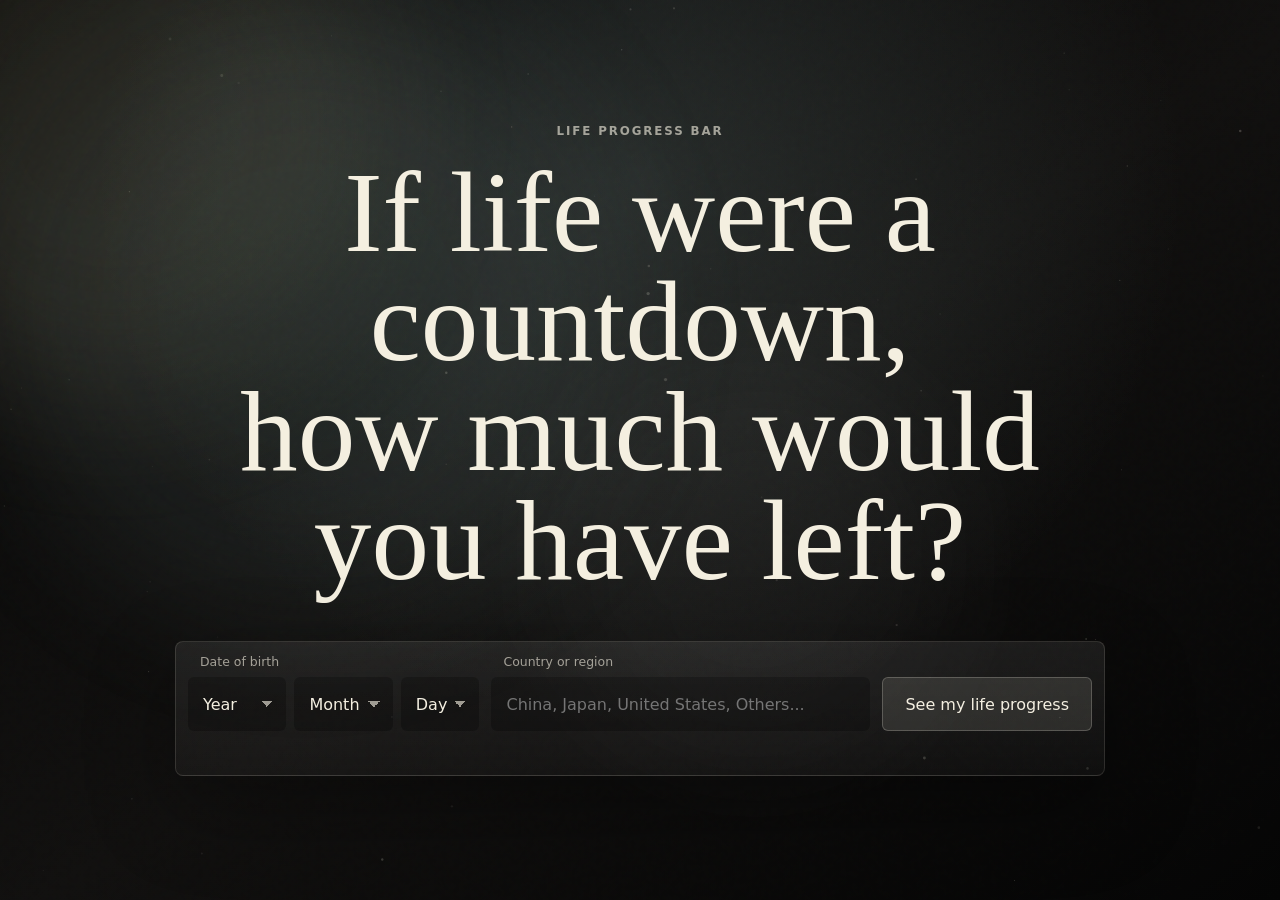
==== index.html @ a4ea6558 "Life Progress Bar — immersive life calendar A single-page app that visualizes life as a finite wall " ====
<!doctype html>
<html lang="en">
  <head>
    <meta charset="UTF-8" />
    <meta name="viewport" content="width=device-width, initial-scale=1.0" />
    <meta
      name="description"
      content="Life Progress Bar is an immersive life calendar that lets you see time as a finite wall of weeks."
    />
    <meta name="theme-color" content="#070707" />
    <meta property="og:title" content="Life Progress Bar" />
    <meta
      property="og:description"
      content="If life were a countdown, how much would you have left?"
    />
    <title>Life Progress Bar</title>
    <link rel="stylesheet" href="./src/styles.css" />
    <script type="module" src="./src/main.js"></script>
  </head>
  <body>
    <div class="ambient" aria-hidden="true">
      <div class="aura aura-one"></div>
      <div class="aura aura-two"></div>
      <div class="aura aura-three"></div>
      <canvas id="particleCanvas"></canvas>
    </div>

    <main id="app" class="app shell" data-stage="intro">
      <section class="intro-view" aria-labelledby="introTitle">
        <p class="eyebrow">Life Progress Bar</p>
        <h1 id="introTitle">If life were a countdown,<br />how much would you have left?</h1>
        <form class="entry-form" id="entryForm">
          <label>
            <span>Date of birth</span>
            <div class="birth-selects" aria-label="Date of birth">
              <select id="birthYear" name="birthYear" required>
                <option value="">Year</option>
              </select>
              <select id="birthMonth" name="birthMonth" required>
                <option value="">Month</option>
              </select>
              <select id="birthDay" name="birthDay" required>
                <option value="">Day</option>
              </select>
            </div>
          </label>
          <label>
            <span>Country or region</span>
            <input
              id="countryInput"
              name="country"
              list="countryList"
              placeholder="China, Japan, United States, Others..."
              autocomplete="off"
              required
            />
            <datalist id="countryList"></datalist>
          </label>
          <button class="primary-action" type="submit">See my life progress</button>
          <p class="form-note" id="formNote" role="status"></p>
        </form>
      </section>

      <section class="result-view" id="resultView" aria-live="polite">
        <div class="sound-dock" aria-label="Ambient sound">
          <button type="button" data-sound="off" class="is-active">Silent</button>
          <button type="button" data-sound="rain">Rain</button>
          <button type="button" data-sound="wind">Wind</button>
          <button type="button" data-sound="ocean">Ocean</button>
        </div>

        <header class="result-top">
          <div>
            <p class="eyebrow" id="countrySource">UN WPP 2024 estimate</p>
            <h2>
              A finite wall of weeks.
            </h2>
          </div>
        </header>

        <div class="result-stage">
          <section class="calendar-section" aria-labelledby="calendarTitle">
            <div class="section-heading">
              <div>
                <p class="eyebrow">Life Calendar</p>
                <h3 id="calendarTitle">Each dot is one week.</h3>
              </div>
            </div>
            <div class="calendar-wrap">
              <div class="week-grid" id="weekGrid" aria-label="Each dot represents one week of life"></div>
            </div>
            <div class="calendar-footer">
              <p class="calendar-caption" id="calendarCaption"></p>
              <button class="ghost-action" id="weeksModeButton" type="button">1000 weeks mode</button>
            </div>
          </section>

          <section class="progress-hero" aria-label="Life progress">
            <div class="progress-copy">
              <p>You have lived</p>
              <strong><span id="progressPercent">0</span>%</strong>
              <p>of this statistical life.</p>
            </div>
            <div class="life-line" role="progressbar" aria-label="Life progress" aria-valuemin="0" aria-valuemax="100" aria-valuenow="0">
              <div class="life-line-track">
                <span class="life-line-fill" id="progressBarFill"></span>
                <span class="life-line-now"></span>
              </div>
              <div class="life-line-labels" aria-hidden="true">
                <span>birth</span>
                <span>expected horizon</span>
              </div>
            </div>
            <p class="progress-basis" id="progressBasis"></p>
          </section>
        </div>

        <section class="metrics" aria-label="Remaining life moments">
          <article class="metric-card">
            <span>you may have</span>
            <strong id="weekendsLeft">0</strong>
            <span>weekends left.</span>
          </article>
          <article class="metric-card">
            <span>perhaps</span>
            <strong id="sunsetsLeft">0</strong>
            <span>sunsets left.</span>
          </article>
          <article class="metric-card">
            <span>roughly</span>
            <strong id="summersLeft">0</strong>
            <span>summers left.</span>
          </article>
          <article class="metric-card">
            <span>about</span>
            <strong id="worldCupsLeft">0</strong>
            <span>FIFA World Cups left.</span>
          </article>
          <article class="metric-card">
            <span>maybe</span>
            <strong id="decadesLeft">0</strong>
            <span>decades left.</span>
          </article>
          <article class="metric-card">
            <span>possibly</span>
            <strong id="halleysCometLeft">0</strong>
            <span>visits from Halley's Comet.</span>
          </article>
        </section>

        <section class="timeline-section" aria-label="Your life against world history">
          <div class="tl-header">
            <p class="eyebrow">Your Life in History</p>
            <h3>The world you lived through.</h3>
          </div>
          <div class="timeline-container" id="timelineContainer"></div>
        </section>

        <footer class="closing">
          <blockquote id="closingLine">Time does not disappear suddenly. It goes dim.</blockquote>
          <div class="footer-actions">
            <button class="ghost-action" id="posterButton" type="button">Generate share poster</button>
            <button class="text-action" id="restartButton" type="button">Start again</button>
          </div>
          <p class="source-note">
            Life expectancy uses UN World Population Prospects 2024 / UNData, indicator:
            life expectancy at birth, both sexes. This is a contemplative estimate, not a
            prediction.
          </p>
        </footer>

        <div class="poster-modal" id="posterModal" hidden role="dialog" aria-modal="true" aria-labelledby="posterTitle">
          <div class="poster-panel">
            <div class="poster-copy">
              <p class="eyebrow">Share poster</p>
              <h3 id="posterTitle">A quiet invitation for someone else.</h3>
            </div>
            <img id="posterPreview" alt="Generated life progress share poster preview" />
            <div class="poster-actions">
              <button class="ghost-action" id="posterDownloadButton" type="button">Download</button>
              <button class="ghost-action" id="posterShareButton" type="button">Share</button>
              <button class="text-action" id="posterCloseButton" type="button">Close</button>
            </div>
            <p class="source-note" id="posterShareNote"></p>
          </div>
        </div>
      </section>
    </main>
  </body>
</html>
---- src/styles.css ----
:root {
  color-scheme: dark;
  --bg: #070707;
  --bg-soft: #11100f;
  --text: #f4efe1;
  --muted: rgba(244, 239, 225, 0.62);
  --faint: rgba(244, 239, 225, 0.16);
  --line: rgba(244, 239, 225, 0.13);
  --glass: rgba(255, 255, 255, 0.055);
  --glow: rgba(220, 211, 159, 0.8);
  --glow-soft: rgba(220, 211, 159, 0.23);
  --accent: #ded6aa;
  --accent-two: #9bb7b2;
  --cursor-x: 0;
  --cursor-y: 0;
  --aged-text: #f4efe1;
  --grid-opacity: 0.22;
  --particle-opacity: 0.46;
  --aura-opacity: 0.64;
  --aura-breathe-opacity: 0.8;
  --breathe-duration: 16s;
  --glow-duration: 6s;
  font-family:
    Inter, ui-sans-serif, system-ui, -apple-system, BlinkMacSystemFont, "Segoe UI", sans-serif;
}

* {
  box-sizing: border-box;
}

html {
  min-height: 100%;
  background: var(--bg);
}

body {
  min-height: 100vh;
  margin: 0;
  color: var(--aged-text);
  background:
    radial-gradient(
      circle at calc(50% + var(--cursor-x) * 24%) calc(20% + var(--cursor-y) * 18%),
      color-mix(in srgb, var(--accent-two) 18%, transparent),
      transparent 34rem
    ),
    linear-gradient(145deg, var(--bg), var(--bg-soft) 52%, #050505);
  overflow-x: hidden;
  transition: background 900ms ease, color 900ms ease;
}

body::before {
  position: fixed;
  inset: 0;
  z-index: 1;
  pointer-events: none;
  content: "";
  opacity: var(--grid-opacity);
  background-image:
    linear-gradient(rgba(255, 255, 255, 0.025) 1px, transparent 1px),
    linear-gradient(90deg, rgba(255, 255, 255, 0.018) 1px, transparent 1px);
  background-size: 72px 72px;
  mask-image: radial-gradient(circle at center, black, transparent 78%);
}

body::after {
  position: fixed;
  inset: 0;
  z-index: 2;
  pointer-events: none;
  content: "";
  opacity: 0.13;
  background-image: url("data:image/svg+xml,%3Csvg viewBox='0 0 160 160' xmlns='http://www.w3.org/2000/svg'%3E%3Cfilter id='n'%3E%3CfeTurbulence type='fractalNoise' baseFrequency='.9' numOctaves='4' stitchTiles='stitch'/%3E%3C/filter%3E%3Crect width='100%25' height='100%25' filter='url(%23n)' opacity='.58'/%3E%3C/svg%3E");
  mix-blend-mode: soft-light;
}

button,
input,
select {
  font: inherit;
}

button {
  cursor: pointer;
}

.ambient,
#particleCanvas,
.aura {
  position: fixed;
  inset: 0;
  pointer-events: none;
}

.ambient {
  z-index: 0;
  overflow: hidden;
}

#particleCanvas {
  opacity: var(--particle-opacity);
}

.aura {
  border-radius: 999px;
  filter: blur(78px);
  opacity: var(--aura-opacity);
  transform: translate3d(calc(var(--cursor-x) * 22px), calc(var(--cursor-y) * 18px), 0);
  animation: breathe var(--breathe-duration) ease-in-out infinite alternate;
}

.aura-one {
  width: 42vw;
  height: 42vw;
  min-width: 360px;
  min-height: 360px;
  top: -16%;
  left: -12%;
  background: color-mix(in srgb, var(--accent) 18%, transparent);
}

.aura-two {
  width: 48vw;
  height: 48vw;
  right: -16%;
  bottom: -18%;
  background: color-mix(in srgb, var(--accent-two) 16%, transparent);
  animation-delay: -6s;
}

.aura-three {
  width: 34vw;
  height: 34vw;
  left: 42%;
  top: 38%;
  background: rgba(255, 255, 255, 0.055);
  animation-delay: -11s;
}

.shell {
  position: relative;
  z-index: 3;
  width: min(1180px, calc(100% - 40px));
  margin: 0 auto;
}

.intro-view {
  display: grid;
  min-height: 100vh;
  place-content: center;
  padding: 80px 0;
  text-align: center;
  animation: pageIn 1400ms ease both;
}

.eyebrow {
  margin: 0 0 20px;
  color: var(--muted);
  font-size: 0.74rem;
  font-weight: 600;
  letter-spacing: 0.16em;
  text-transform: uppercase;
}

h1,
h2,
h3,
p {
  margin-top: 0;
}

h1 {
  max-width: 930px;
  margin-bottom: 46px;
  font-family: Georgia, "Times New Roman", serif;
  font-size: clamp(3.1rem, 9vw, 8.8rem);
  font-weight: 400;
  line-height: 0.95;
}

h2 {
  max-width: 780px;
  margin: 0;
  font-family: Georgia, "Times New Roman", serif;
  font-size: clamp(2.3rem, 5vw, 5.7rem);
  font-weight: 400;
  line-height: 1;
}

h3 {
  margin-bottom: 0;
  font-family: Georgia, "Times New Roman", serif;
  font-size: clamp(2rem, 4vw, 4.8rem);
  font-weight: 400;
  line-height: 1.02;
}

.entry-form {
  display: grid;
  grid-template-columns: 1fr 1.3fr auto;
  align-items: end;
  width: min(940px, 100%);
  gap: 12px;
  padding: 12px;
  margin: 0 auto;
  border: 1px solid var(--line);
  border-radius: 8px;
  background: linear-gradient(180deg, rgba(255, 255, 255, 0.075), rgba(255, 255, 255, 0.032));
  box-shadow: 0 30px 90px rgba(0, 0, 0, 0.32);
  backdrop-filter: blur(22px);
}

label {
  display: grid;
  gap: 8px;
  text-align: left;
}

label span {
  padding-left: 12px;
  color: var(--muted);
  font-size: 0.78rem;
}

input,
select {
  width: 100%;
  min-height: 54px;
  border: 1px solid transparent;
  border-radius: 6px;
  outline: none;
  padding: 0 14px;
  color: var(--text);
  background: rgba(0, 0, 0, 0.24);
  transition: border-color 220ms ease, background 220ms ease;
}

select {
  appearance: none;
  background-image:
    linear-gradient(45deg, transparent 50%, rgba(244, 239, 225, 0.62) 50%),
    linear-gradient(135deg, rgba(244, 239, 225, 0.62) 50%, transparent 50%);
  background-position:
    calc(100% - 18px) 50%,
    calc(100% - 12px) 50%;
  background-size:
    6px 6px,
    6px 6px;
  background-repeat: no-repeat;
}

input:focus,
select:focus {
  border-color: rgba(244, 239, 225, 0.35);
  background-color: rgba(0, 0, 0, 0.38);
}

.birth-selects {
  display: grid;
  grid-template-columns: 1fr 1fr 0.8fr;
  gap: 8px;
}

.primary-action,
.ghost-action,
.text-action {
  min-height: 54px;
  border-radius: 6px;
  border: 1px solid rgba(244, 239, 225, 0.22);
  color: var(--text);
  background: rgba(244, 239, 225, 0.11);
  transition: transform 220ms ease, border-color 220ms ease, background 220ms ease;
}

.primary-action {
  padding: 0 22px;
  white-space: nowrap;
}

.primary-action:hover,
.ghost-action:hover,
.text-action:hover {
  transform: translateY(-1px);
  border-color: rgba(244, 239, 225, 0.38);
  background: rgba(244, 239, 225, 0.15);
}

.form-note {
  grid-column: 1 / -1;
  min-height: 20px;
  margin: 0;
  color: var(--muted);
  text-align: center;
}

.result-view {
  display: none;
  padding: 28px 0 78px;
}

.app[data-stage="result"] .intro-view {
  display: none;
}

.app[data-stage="result"] .result-view {
  display: block;
}

.result-top {
  max-width: 760px;
  padding-top: 18px;
  margin-bottom: 18px;
}

.result-top h2 {
  font-size: clamp(2rem, 4.4vw, 4.6rem);
}

.sound-dock {
  position: fixed;
  top: 18px;
  right: 18px;
  z-index: 20;
  display: flex;
  gap: 4px;
  padding: 5px;
  border: 1px solid var(--line);
  border-radius: 999px;
  background: rgba(7, 7, 7, 0.58);
  box-shadow: 0 18px 60px rgba(0, 0, 0, 0.28);
  backdrop-filter: blur(20px);
}

.sound-dock button {
  min-height: 30px;
  border: 0;
  border-radius: 999px;
  padding: 0 10px;
  color: var(--muted);
  background: transparent;
  font-size: 0.72rem;
}

.sound-dock button.is-active {
  color: var(--text);
  background: rgba(244, 239, 225, 0.12);
}

.result-stage {
  display: grid;
  grid-template-columns: minmax(560px, 1fr) minmax(440px, 460px);
  align-items: start;
  gap: clamp(32px, 3.6vw, 46px);
  min-height: calc(100vh - 132px);
  padding-bottom: 5vh;
}

.progress-hero {
  display: grid;
  align-content: center;
  gap: 18px;
  width: 100%;
  max-width: 460px;
  min-width: 0;
  padding: clamp(30px, 3vw, 38px);
  border: 1px solid rgba(244, 239, 225, 0.1);
  border-radius: 8px;
  background: rgba(255, 255, 255, 0.025);
  box-shadow: inset 0 0 60px rgba(255, 255, 255, 0.018);
}

.progress-copy p {
  margin-bottom: 12px;
  color: var(--muted);
  font-size: clamp(1rem, 2vw, 1.45rem);
}

.progress-copy strong {
  display: block;
  margin-bottom: 14px;
  font-family: Georgia, "Times New Roman", serif;
  font-size: clamp(4rem, 6.1vw, 6.35rem);
  font-weight: 400;
  line-height: 0.82;
  white-space: nowrap;
}

.life-line {
  display: grid;
  gap: 10px;
  width: 100%;
}

.life-line-track {
  position: relative;
  height: 9px;
  border-radius: 999px;
  background:
    linear-gradient(90deg, rgba(244, 239, 225, 0.17), rgba(244, 239, 225, 0.045)),
    rgba(0, 0, 0, 0.28);
  overflow: visible;
}

.life-line-fill {
  position: absolute;
  inset: 0 auto 0 0;
  width: 0%;
  border-radius: inherit;
  background: linear-gradient(90deg, rgba(244, 239, 225, 0.26), var(--accent));
  box-shadow: 0 0 18px var(--glow-soft);
  transition: width 2100ms cubic-bezier(0.2, 0.8, 0.2, 1);
}

.life-line-now {
  position: absolute;
  top: 50%;
  left: var(--progress, 0%);
  width: 15px;
  height: 15px;
  border: 1px solid rgba(244, 239, 225, 0.7);
  border-radius: 999px;
  background: var(--text);
  box-shadow: 0 0 22px rgba(244, 239, 225, 0.44);
  transform: translate(-50%, -50%);
  transition: left 2100ms cubic-bezier(0.2, 0.8, 0.2, 1);
}

.life-line-labels {
  display: flex;
  justify-content: space-between;
  color: rgba(244, 239, 225, 0.42);
  font-size: 0.72rem;
  text-transform: uppercase;
  letter-spacing: 0.08em;
}

.progress-basis {
  max-width: 34rem;
  margin: 0;
  color: rgba(244, 239, 225, 0.62);
  font-size: clamp(0.92rem, 1.2vw, 1.02rem);
  line-height: 1.65;
}

.calendar-section {
  min-height: 0;
  padding: clamp(24px, 3vw, 34px);
  border: 1px solid rgba(244, 239, 225, 0.1);
  border-radius: 8px;
  background: rgba(255, 255, 255, 0.025);
  box-shadow: inset 0 0 60px rgba(255, 255, 255, 0.018);
}

.section-heading {
  margin-bottom: 18px;
}

.section-heading .eyebrow {
  margin-bottom: 10px;
}

.ghost-action,
.text-action {
  padding: 0 16px;
}

.text-action {
  border-color: transparent;
  background: transparent;
  color: var(--muted);
}

.calendar-wrap {
  display: grid;
  justify-content: center;
  padding: clamp(6px, 1.2vw, 12px) 0;
  overflow: hidden;
}

.week-grid {
  display: grid;
  grid-template-columns: repeat(52, clamp(3px, 0.5vw, 6px));
  gap: clamp(1px, 0.18vw, 2.2px);
}

.week-dot {
  aspect-ratio: 1;
  border-radius: 35%;
  opacity: 0;
  background: var(--glow);
  box-shadow: 0 0 10px var(--glow-soft);
  transform: scale(0.4);
  animation:
    dotArrive 900ms ease forwards,
    remainGlow var(--glow-duration) ease-in-out infinite alternate;
  animation-delay: var(--delay), calc(var(--delay) + 900ms);
}

.week-dot.is-lived {
  background: rgba(244, 239, 225, 0.12);
  filter: blur(0.45px);
  box-shadow: none;
  animation:
    dotArrive 900ms ease forwards,
    livedFade 1700ms ease forwards;
  animation-delay: var(--delay), calc(var(--delay) + 900ms);
}

.week-dot.is-current {
  background: var(--text);
  box-shadow: 0 0 18px rgba(244, 239, 225, 0.55);
  animation:
    dotArrive 900ms ease forwards,
    currentPulse 2800ms ease-in-out infinite;
  animation-delay: var(--delay), calc(var(--delay) + 900ms);
}

.week-grid.is-thousand {
  grid-template-columns: repeat(40, clamp(3px, 0.55vw, 6px));
}

.calendar-caption {
  margin: 0;
  color: var(--muted);
  font-size: 0.88rem;
}

.calendar-footer {
  display: grid;
  grid-template-columns: minmax(0, 1fr) auto;
  align-items: center;
  gap: 16px;
  margin-top: 14px;
}

.calendar-footer .ghost-action {
  min-height: 40px;
  white-space: nowrap;
}

.metrics {
  display: grid;
  grid-template-columns: repeat(3, minmax(0, 1fr));
  gap: 28px 24px;
  padding: 7vh 0 8vh;
}

.metric-card {
  min-height: 210px;
  display: flex;
  flex-direction: column;
  justify-content: center;
  border-top: 1px solid var(--line);
}

.metric-card span {
  color: var(--muted);
  font-size: clamp(0.95rem, 1.4vw, 1.12rem);
}

.metric-card strong {
  display: block;
  margin: 8px 0 12px;
  font-family: Georgia, "Times New Roman", serif;
  font-size: clamp(3.2rem, 6.6vw, 6.8rem);
  font-weight: 400;
  line-height: 0.86;
}

/* ========================================
   Timeline — Apple-style card timeline
   ======================================== */

.timeline-section {
  padding: 5vh 0 8vh;
}

.tl-header {
  margin-bottom: 48px;
}

.tl-header .eyebrow {
  margin-bottom: 12px;
}

.tl-header h3 {
  font-size: clamp(1.6rem, 3vw, 2.4rem);
}

.timeline-container {
  position: relative;
  max-width: 600px;
  padding-left: 40px;
}

/* ── Timeline rail ── */
.timeline-container::before {
  content: "";
  position: absolute;
  top: 8px;
  bottom: 8px;
  left: 13px;
  width: 1px;
  background: rgba(244, 239, 225, 0.08);
}

/* ── Each event card ── */
.tl-card {
  position: relative;
  display: grid;
  grid-template-columns: 28px 1fr;
  gap: 16px;
  margin-bottom: 32px;
  animation: tlFadeIn 600ms ease both;
  animation-delay: calc(var(--i, 0) * 80ms);
}

@keyframes tlFadeIn {
  from {
    opacity: 0;
    transform: translateY(16px);
  }
  to {
    opacity: 1;
    transform: translateY(0);
  }
}

.tl-card:last-child {
  margin-bottom: 0;
}

/* ── Timeline node (left dot) ── */
.tl-node {
  position: relative;
  width: 10px;
  height: 10px;
  border-radius: 50%;
  border: 1.5px solid rgba(244, 239, 225, 0.20);
  background: rgba(244, 239, 225, 0.04);
  margin-top: 10px;
  flex-shrink: 0;
  z-index: 2;
}

/* Current / now node */
.tl-node.is-now {
  border-color: rgba(155, 183, 178, 0.7);
  background: rgba(155, 183, 178, 0.28);
  box-shadow: 0 0 12px rgba(155, 183, 178, 0.22);
}

/* ── Card body ── */
.tl-body {
  padding: 18px 22px;
  border-radius: 10px;
  background: rgba(255, 255, 255, 0.025);
  border: 1px solid rgba(244, 239, 225, 0.06);
}

/* ── Top row: title + age ── */
.tl-top {
  display: flex;
  justify-content: space-between;
  align-items: baseline;
  gap: 12px;
  margin-bottom: 6px;
}

.tl-title {
  color: var(--text);
  font-size: 1.05rem;
  font-weight: 600;
  letter-spacing: -0.01em;
}

.tl-age {
  color: var(--accent);
  font-size: 0.9rem;
  font-weight: 600;
  white-space: nowrap;
  opacity: 0.85;
  flex-shrink: 0;
}

/* ── Description ── */
.tl-desc {
  margin: 0 0 6px;
  color: var(--muted);
  font-size: 0.88rem;
  line-height: 1.5;
}

/* ── Personal context ── */
.tl-context {
  margin: 0;
  color: rgba(244, 239, 225, 0.35);
  font-size: 0.78rem;
  font-style: italic;
  line-height: 1.45;
}

/* ── Empty state ── */
.timeline-empty {
  color: var(--muted);
  font-size: 0.9rem;
  padding-left: 40px;
}

/* ── Mobile ── */
@media (max-width: 560px) {
  .timeline-container {
    padding-left: 32px;
  }

  .tl-card {
    grid-template-columns: 24px 1fr;
    gap: 12px;
    margin-bottom: 24px;
  }

  .tl-body {
    padding: 14px 16px;
    border-radius: 8px;
  }

  .tl-title {
    font-size: 0.95rem;
  }

  .tl-age {
    font-size: 0.8rem;
  }

  .tl-desc {
    font-size: 0.82rem;
  }

  .tl-context {
    font-size: 0.72rem;
  }
}

.closing {
  display: grid;
  gap: 32px;
  min-height: 70vh;
  place-content: center;
  text-align: center;
}

blockquote {
  max-width: 880px;
  margin: 0 auto;
  font-family: Georgia, "Times New Roman", serif;
  font-size: clamp(2.4rem, 7vw, 7.5rem);
  font-weight: 400;
  line-height: 0.98;
}

.footer-actions {
  display: flex;
  justify-content: center;
  gap: 12px;
  flex-wrap: wrap;
}

.source-note {
  max-width: 720px;
  margin: 0 auto;
  color: rgba(244, 239, 225, 0.45);
  font-size: 0.86rem;
  line-height: 1.65;
}

.poster-modal {
  position: fixed;
  inset: 0;
  z-index: 30;
  display: grid;
  place-items: center;
  padding: 28px;
  background: rgba(0, 0, 0, 0.68);
  backdrop-filter: blur(18px);
}

.poster-modal[hidden] {
  display: none;
}

.poster-panel {
  display: grid;
  grid-template-columns: minmax(230px, 340px) minmax(300px, 460px);
  align-items: center;
  gap: 28px;
  width: min(940px, 100%);
  max-height: min(920px, 92vh);
  padding: clamp(18px, 3vw, 30px);
  border: 1px solid var(--line);
  border-radius: 8px;
  background: rgba(12, 12, 11, 0.88);
  box-shadow: 0 30px 120px rgba(0, 0, 0, 0.58);
  overflow: auto;
}

.poster-copy h3 {
  font-size: clamp(2rem, 4vw, 3.9rem);
}

#posterPreview {
  width: min(100%, 420px);
  max-height: 78vh;
  justify-self: center;
  border-radius: 8px;
  box-shadow: 0 22px 70px rgba(0, 0, 0, 0.46);
}

.poster-actions {
  display: flex;
  flex-wrap: wrap;
  gap: 10px;
}

.app[data-stage="result"] .result-top,
.app[data-stage="result"] .result-stage,
.app[data-stage="result"] .metrics,
.app[data-stage="result"] .timeline-section,
.app[data-stage="result"] .closing {
  opacity: 0;
  transform: translateY(24px);
}

.app[data-stage="result"][data-revealed="true"] .result-top {
  animation: reveal 1000ms ease forwards;
}

.app[data-stage="result"][data-revealed="true"] .result-stage {
  animation: reveal 1200ms ease 300ms forwards;
}

.app[data-stage="result"][data-revealed="true"] .metrics {
  animation: reveal 1200ms ease 1000ms forwards;
}

.app[data-stage="result"][data-revealed="true"] .timeline-section {
  animation: reveal 1200ms ease 1250ms forwards;
}

.app[data-stage="result"][data-revealed="true"] .closing {
  animation: reveal 1200ms ease 1500ms forwards;
}

@keyframes pageIn {
  from {
    opacity: 0;
    transform: translateY(14px);
  }
}

@keyframes reveal {
  to {
    opacity: 1;
    transform: translateY(0);
  }
}

@keyframes breathe {
  to {
    opacity: var(--aura-breathe-opacity);
    transform: translate3d(calc(var(--cursor-x) * -18px), calc(var(--cursor-y) * -14px), 0)
      scale(1.08);
  }
}

@keyframes dotArrive {
  to {
    opacity: 1;
    transform: scale(1);
  }
}

@keyframes livedFade {
  to {
    opacity: 0.19;
    transform: scale(0.92);
  }
}

@keyframes remainGlow {
  from {
    opacity: 0.54;
  }

  to {
    opacity: 0.92;
  }
}

@keyframes currentPulse {
  50% {
    opacity: 0.55;
    transform: scale(0.82);
  }
}

@media (max-width: 1120px) {
  .shell {
    width: min(100% - 28px, 720px);
  }

  .entry-form,
  .result-stage,
  .progress-hero,
  .section-heading {
    grid-template-columns: 1fr;
  }

  .metrics {
    grid-template-columns: repeat(2, minmax(0, 1fr));
  }

  .result-top {
    padding-top: 26px;
    margin-bottom: 20px;
  }

  .result-stage {
    min-height: auto;
  }

  .progress-hero {
    width: 100%;
    max-width: none;
    padding: 28px;
  }

  .metric-card {
    min-height: 185px;
  }

  .poster-panel {
    grid-template-columns: 1fr;
  }
}

@media (max-width: 560px) {
  .shell {
    width: min(100% - 22px, 520px);
  }

  .intro-view {
    padding: 44px 0;
  }

  h1 {
    margin-bottom: 30px;
  }

  .entry-form {
    padding: 10px;
  }

  .primary-action,
  input,
  select {
    min-height: 50px;
  }

  .birth-selects {
    grid-template-columns: 1fr;
  }

  .result-view {
    padding-top: 26px;
  }

  .result-top {
    padding-top: 44px;
  }

  .result-top h2 {
    font-size: clamp(2rem, 10vw, 3.1rem);
  }

  .section-heading h3 {
    font-size: clamp(1.7rem, 8vw, 2.8rem);
  }

  .progress-hero {
    gap: 14px;
    padding: 22px;
  }

  .progress-copy p {
    margin-bottom: 8px;
    font-size: 0.95rem;
  }

  .progress-copy strong {
    margin-bottom: 10px;
    font-size: clamp(3.2rem, 16vw, 5rem);
  }

  .progress-basis {
    font-size: 0.88rem;
    line-height: 1.55;
  }

  .life-line-track {
    height: 7px;
  }

  .life-line-now {
    width: 13px;
    height: 13px;
  }

  .sound-dock {
    top: 10px;
    right: 10px;
    max-width: calc(100% - 20px);
  }

  .sound-dock button {
    min-height: 28px;
    padding: 0 8px;
    font-size: 0.68rem;
  }

  .calendar-wrap {
    padding: 6px 0;
  }

  .calendar-footer {
    grid-template-columns: 1fr;
    gap: 10px;
  }

  .calendar-footer .ghost-action {
    justify-self: start;
  }

  .week-grid {
    grid-template-columns: repeat(52, clamp(2.6px, 1.15vw, 4.5px));
    gap: 1.25px;
  }

  .week-grid.is-thousand {
    grid-template-columns: repeat(32, clamp(2.8px, 1.28vw, 4.8px));
  }

  .metrics {
    grid-template-columns: repeat(2, minmax(0, 1fr));
    gap: 18px;
  }

  .metric-card {
    min-height: 138px;
  }

  .metric-card strong {
    font-size: clamp(2.65rem, 14vw, 4.1rem);
  }

  .footer-actions {
    display: grid;
  }
}

@media (prefers-reduced-motion: reduce) {
  *,
  *::before,
  *::after {
    scroll-behavior: auto !important;
    animation-duration: 1ms !important;
    animation-iteration-count: 1 !important;
    transition-duration: 1ms !important;
  }
}
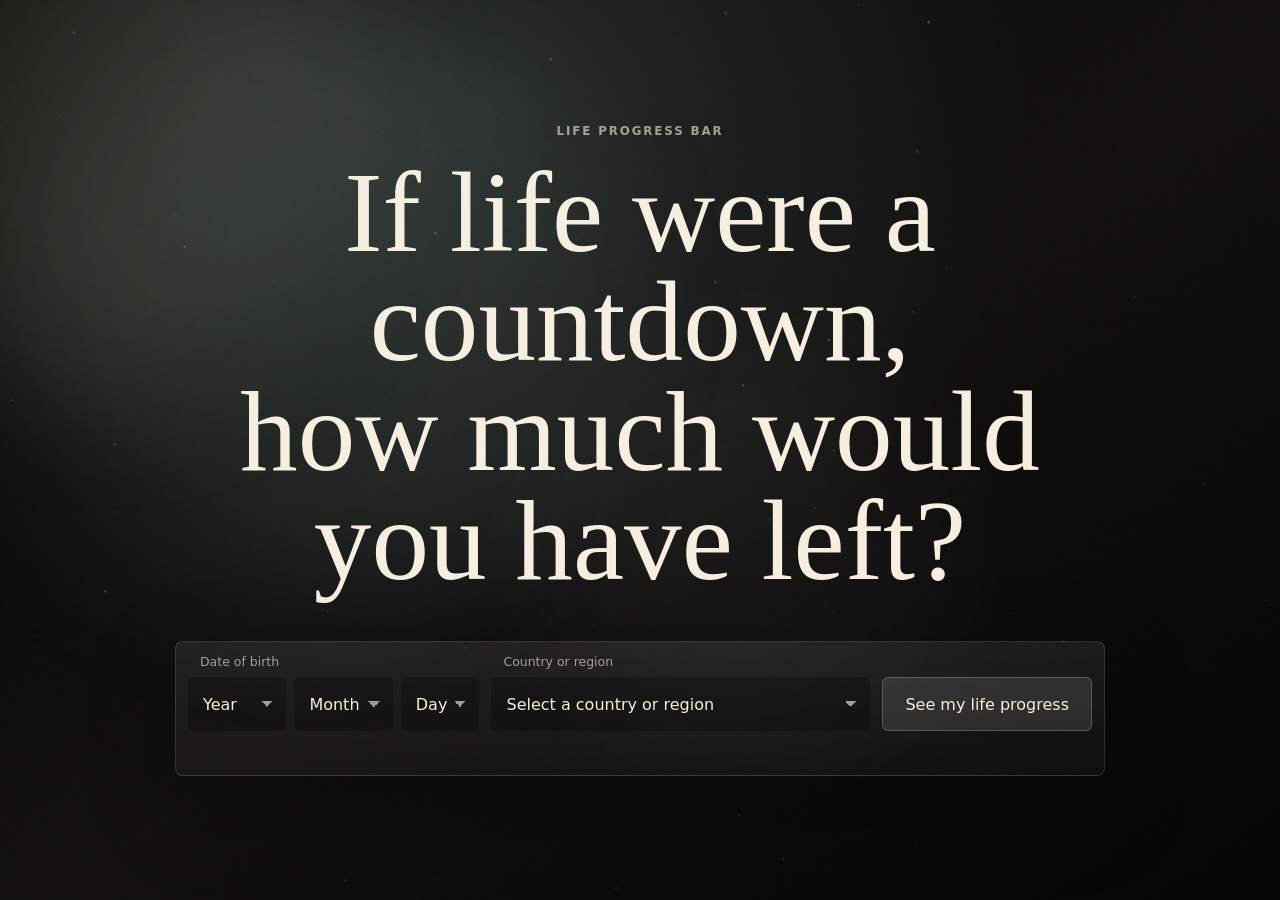
==== commit b03fa7d6: "Fix country picker: use select instead of datalist for cross-browser consistency - Replace input+dat" ====
--- a/index.html
+++ b/index.html
@@ -46,15 +46,9 @@
           </label>
           <label>
             <span>Country or region</span>
-            <input
-              id="countryInput"
-              name="country"
-              list="countryList"
-              placeholder="China, Japan, United States, Others..."
-              autocomplete="off"
-              required
-            />
-            <datalist id="countryList"></datalist>
+            <select id="countrySelect" name="country" required>
+              <option value="">Detecting your location...</option>
+            </select>
           </label>
           <button class="primary-action" type="submit">See my life progress</button>
           <p class="form-note" id="formNote" role="status"></p>
--- a/src/styles.css
+++ b/src/styles.css
@@ -254,6 +254,11 @@
   background-color: rgba(0, 0, 0, 0.38);
 }
 
+select option {
+  color: #f4efe1;
+  background: #1a1a18;
+}
+
 .birth-selects {
   display: grid;
   grid-template-columns: 1fr 1fr 0.8fr;
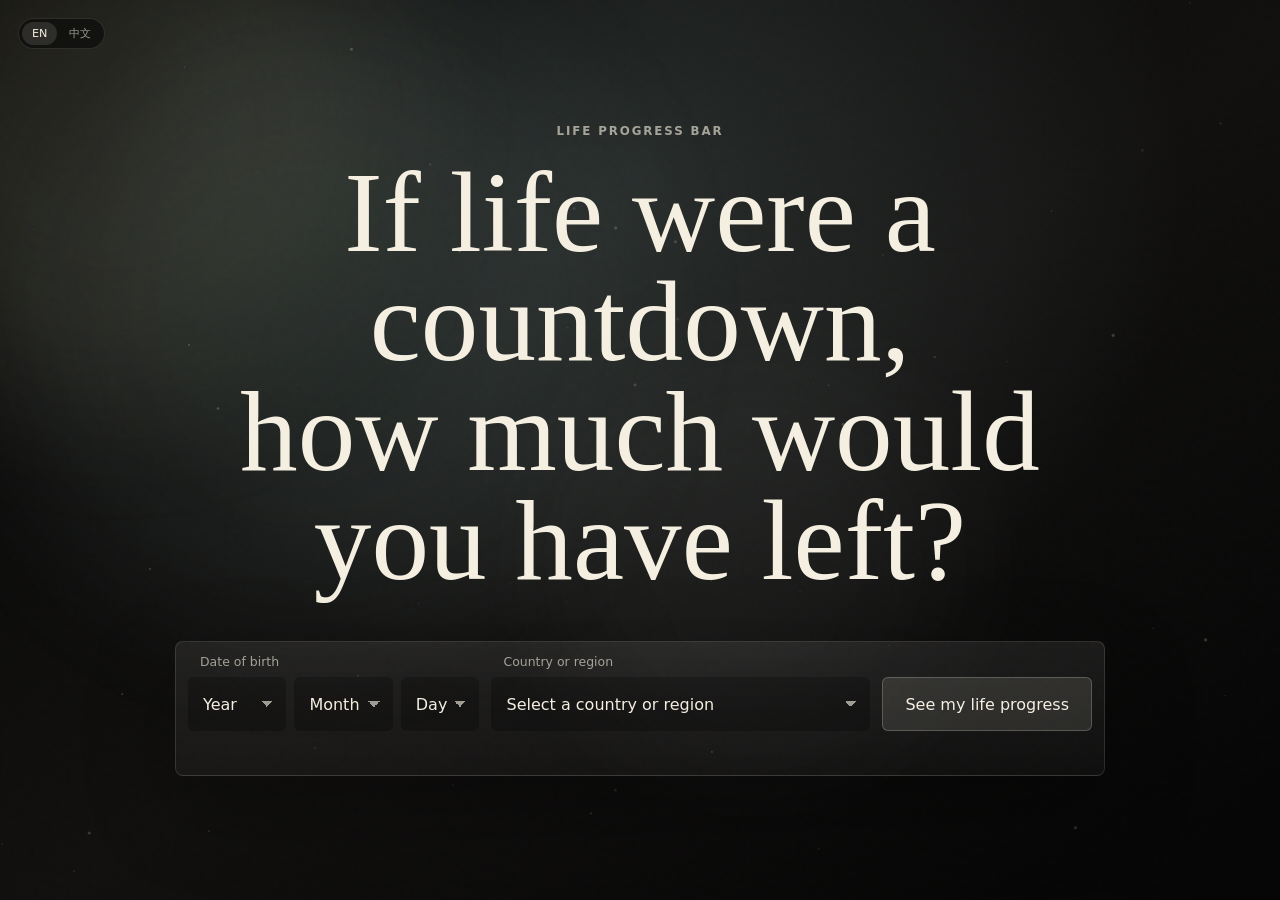
==== commit cff9b093: "Add i18n support: English + Chinese with automatic region detection - New src/i18n.js: full EN/ZH tr" ====
--- a/index.html
+++ b/index.html
@@ -3,19 +3,12 @@
   <head>
     <meta charset="UTF-8" />
     <meta name="viewport" content="width=device-width, initial-scale=1.0" />
-    <meta
-      name="description"
-      content="Life Progress Bar is an immersive life calendar that lets you see time as a finite wall of weeks."
-    />
+    <meta name="description" data-i18n="meta.description" content="Life Progress Bar is an immersive life calendar that lets you see time as a finite wall of weeks." />
     <meta name="theme-color" content="#070707" />
-    <meta property="og:title" content="Life Progress Bar" />
-    <meta
-      property="og:description"
-      content="If life were a countdown, how much would you have left?"
-    />
+    <meta property="og:title" data-i18n="meta.ogTitle" content="Life Progress Bar" />
+    <meta property="og:description" data-i18n="meta.ogDesc" content="If life were a countdown, how much would you have left?" />
     <title>Life Progress Bar</title>
     <link rel="stylesheet" href="./src/styles.css" />
-    <script type="module" src="./src/main.js"></script>
   </head>
   <body>
     <div class="ambient" aria-hidden="true">
@@ -25,50 +18,54 @@
       <canvas id="particleCanvas"></canvas>
     </div>
 
+    <!-- Language Switcher -->
+    <div class="lang-switch" aria-label="Language">
+      <button type="button" class="lang-btn is-active" data-lang="en">EN</button>
+      <button type="button" class="lang-btn" data-lang="zh">中文</button>
+    </div>
+
     <main id="app" class="app shell" data-stage="intro">
       <section class="intro-view" aria-labelledby="introTitle">
-        <p class="eyebrow">Life Progress Bar</p>
-        <h1 id="introTitle">If life were a countdown,<br />how much would you have left?</h1>
+        <p class="eyebrow" data-i18n="intro.eyebrow">Life Progress Bar</p>
+        <h1 id="introTitle" data-i18n="intro.title">If life were a countdown,<br />how much would you have left?</h1>
         <form class="entry-form" id="entryForm">
           <label>
-            <span>Date of birth</span>
-            <div class="birth-selects" aria-label="Date of birth">
+            <span data-i18n="intro.form.birth">Date of birth</span>
+            <div class="birth-selects" data-i18n-attr="aria-label:intro.form.birth" aria-label="Date of birth">
               <select id="birthYear" name="birthYear" required>
-                <option value="">Year</option>
+                <option value="" data-i18n="intro.form.month">Year</option>
               </select>
               <select id="birthMonth" name="birthMonth" required>
-                <option value="">Month</option>
+                <option value="" data-i18n="intro.form.month">Month</option>
               </select>
               <select id="birthDay" name="birthDay" required>
-                <option value="">Day</option>
+                <option value="" data-i18n="intro.form.day">Day</option>
               </select>
             </div>
           </label>
           <label>
-            <span>Country or region</span>
+            <span data-i18n="intro.form.country">Country or region</span>
             <select id="countrySelect" name="country" required>
-              <option value="">Detecting your location...</option>
+              <option value="" data-i18n="intro.form.countryDefault">Detecting your location...</option>
             </select>
           </label>
-          <button class="primary-action" type="submit">See my life progress</button>
+          <button class="primary-action" type="submit" data-i18n="intro.form.submit">See my life progress</button>
           <p class="form-note" id="formNote" role="status"></p>
         </form>
       </section>
 
       <section class="result-view" id="resultView" aria-live="polite">
-        <div class="sound-dock" aria-label="Ambient sound">
-          <button type="button" data-sound="off" class="is-active">Silent</button>
-          <button type="button" data-sound="rain">Rain</button>
-          <button type="button" data-sound="wind">Wind</button>
-          <button type="button" data-sound="ocean">Ocean</button>
+        <div class="sound-dock" data-i18n-attr="aria-label:result.sound.ariaLabel" aria-label="Ambient sound">
+          <button type="button" data-sound="off" class="is-active" data-i18n="result.sound.silent">Silent</button>
+          <button type="button" data-sound="rain" data-i18n="result.sound.rain">Rain</button>
+          <button type="button" data-sound="wind" data-i18n="result.sound.wind">Wind</button>
+          <button type="button" data-sound="ocean" data-i18n="result.sound.ocean">Ocean</button>
         </div>
 
         <header class="result-top">
           <div>
             <p class="eyebrow" id="countrySource">UN WPP 2024 estimate</p>
-            <h2>
-              A finite wall of weeks.
-            </h2>
+            <h2 data-i18n="result.header.title">A finite wall of weeks.</h2>
           </div>
         </header>
 
@@ -76,12 +73,12 @@
           <section class="calendar-section" aria-labelledby="calendarTitle">
             <div class="section-heading">
               <div>
-                <p class="eyebrow">Life Calendar</p>
-                <h3 id="calendarTitle">Each dot is one week.</h3>
+                <p class="eyebrow" data-i18n="result.calendar.eyebrow">Life Calendar</p>
+                <h3 id="calendarTitle" data-i18n="result.calendar.title">Each dot is one week.</h3>
               </div>
             </div>
             <div class="calendar-wrap">
-              <div class="week-grid" id="weekGrid" aria-label="Each dot represents one week of life"></div>
+              <div class="week-grid" id="weekGrid" data-i18n-attr="aria-label:result.calendar.ariaLabel" aria-label="Each dot represents one week of life"></div>
             </div>
             <div class="calendar-footer">
               <p class="calendar-caption" id="calendarCaption"></p>
@@ -89,11 +86,11 @@
             </div>
           </section>
 
-          <section class="progress-hero" aria-label="Life progress">
+          <section class="progress-hero" data-i18n-attr="aria-label:result.progress.ariaLabel" aria-label="Life progress">
             <div class="progress-copy">
-              <p>You have lived</p>
+              <p data-i18n="result.progress.youHaveLived">You have lived</p>
               <strong><span id="progressPercent">0</span>%</strong>
-              <p>of this statistical life.</p>
+              <p data-i18n="result.progress.ofThisLife">of this statistical life.</p>
             </div>
             <div class="life-line" role="progressbar" aria-label="Life progress" aria-valuemin="0" aria-valuemax="100" aria-valuenow="0">
               <div class="life-line-track">
@@ -101,51 +98,51 @@
                 <span class="life-line-now"></span>
               </div>
               <div class="life-line-labels" aria-hidden="true">
-                <span>birth</span>
-                <span>expected horizon</span>
+                <span data-i18n="result.progress.birth">birth</span>
+                <span data-i18n="result.progress.expectedHorizon">expected horizon</span>
               </div>
             </div>
             <p class="progress-basis" id="progressBasis"></p>
           </section>
         </div>
 
-        <section class="metrics" aria-label="Remaining life moments">
+        <section class="metrics" data-i18n-attr="aria-label:result.metrics.ariaLabel" aria-label="Remaining life moments">
           <article class="metric-card">
-            <span>you may have</span>
+            <span data-i18n="result.metrics.weekendsLabel">you may have</span>
             <strong id="weekendsLeft">0</strong>
-            <span>weekends left.</span>
+            <span data-i18n="result.metrics.weekendsUnit">weekends left.</span>
           </article>
           <article class="metric-card">
-            <span>perhaps</span>
+            <span data-i18n="result.metrics.sunsetsLabel">perhaps</span>
             <strong id="sunsetsLeft">0</strong>
-            <span>sunsets left.</span>
+            <span data-i18n="result.metrics.sunsetsUnit">sunsets left.</span>
           </article>
           <article class="metric-card">
-            <span>roughly</span>
+            <span data-i18n="result.metrics.summersLabel">roughly</span>
             <strong id="summersLeft">0</strong>
-            <span>summers left.</span>
+            <span data-i18n="result.metrics.summersUnit">summers left.</span>
           </article>
           <article class="metric-card">
-            <span>about</span>
+            <span data-i18n="result.metrics.worldCupsLabel">about</span>
             <strong id="worldCupsLeft">0</strong>
-            <span>FIFA World Cups left.</span>
+            <span data-i18n="result.metrics.worldCupsUnit">FIFA World Cups left.</span>
           </article>
           <article class="metric-card">
-            <span>maybe</span>
+            <span data-i18n="result.metrics.decadesLabel">maybe</span>
             <strong id="decadesLeft">0</strong>
-            <span>decades left.</span>
+            <span data-i18n="result.metrics.decadesUnit">decades left.</span>
           </article>
           <article class="metric-card">
-            <span>possibly</span>
+            <span data-i18n="result.metrics.halleysLabel">possibly</span>
             <strong id="halleysCometLeft">0</strong>
-            <span>visits from Halley's Comet.</span>
+            <span data-i18n="result.metrics.halleysUnit">visits from Halley's Comet.</span>
           </article>
         </section>
 
-        <section class="timeline-section" aria-label="Your life against world history">
+        <section class="timeline-section" data-i18n-attr="aria-label:result.timeline.ariaLabel" aria-label="Your life against world history">
           <div class="tl-header">
-            <p class="eyebrow">Your Life in History</p>
-            <h3>The world you lived through.</h3>
+            <p class="eyebrow" data-i18n="result.timeline.eyebrow">Your Life in History</p>
+            <h3 data-i18n="result.timeline.title">The world you lived through.</h3>
           </div>
           <div class="timeline-container" id="timelineContainer"></div>
         </section>
@@ -153,10 +150,10 @@
         <footer class="closing">
           <blockquote id="closingLine">Time does not disappear suddenly. It goes dim.</blockquote>
           <div class="footer-actions">
-            <button class="ghost-action" id="posterButton" type="button">Generate share poster</button>
-            <button class="text-action" id="restartButton" type="button">Start again</button>
+            <button class="ghost-action" id="posterButton" type="button" data-i18n="result.poster.modal.eyebrow">Generate share poster</button>
+            <button class="text-action" id="restartButton" type="button" data-i18n="intro.form.restart">Start again</button>
           </div>
-          <p class="source-note">
+          <p class="source-note" data-i18n="result.closing.sourceNote">
             Life expectancy uses UN World Population Prospects 2024 / UNData, indicator:
             life expectancy at birth, both sexes. This is a contemplative estimate, not a
             prediction.
@@ -166,19 +163,22 @@
         <div class="poster-modal" id="posterModal" hidden role="dialog" aria-modal="true" aria-labelledby="posterTitle">
           <div class="poster-panel">
             <div class="poster-copy">
-              <p class="eyebrow">Share poster</p>
-              <h3 id="posterTitle">A quiet invitation for someone else.</h3>
+              <p class="eyebrow" data-i18n="result.poster.modal.eyebrow">Share poster</p>
+              <h3 id="posterTitle" data-i18n="result.poster.modal.title">A quiet invitation for someone else.</h3>
             </div>
-            <img id="posterPreview" alt="Generated life progress share poster preview" />
+            <img id="posterPreview" data-i18n-attr="alt:result.poster.modal.imgAlt" alt="Generated life progress share poster preview" />
             <div class="poster-actions">
-              <button class="ghost-action" id="posterDownloadButton" type="button">Download</button>
-              <button class="ghost-action" id="posterShareButton" type="button">Share</button>
-              <button class="text-action" id="posterCloseButton" type="button">Close</button>
+              <button class="ghost-action" id="posterDownloadButton" type="button" data-i18n="result.poster.modal.download">Download</button>
+              <button class="ghost-action" id="posterShareButton" type="button" data-i18n="result.poster.modal.share">Share</button>
+              <button class="text-action" id="posterCloseButton" type="button" data-i18n="result.poster.modal.close">Close</button>
             </div>
             <p class="source-note" id="posterShareNote"></p>
           </div>
         </div>
       </section>
     </main>
+
+    <script src="./src/i18n.js"></script>
+    <script type="module" src="./src/main.js"></script>
   </body>
 </html>
--- a/src/styles.css
+++ b/src/styles.css
@@ -136,6 +136,38 @@
   animation-delay: -11s;
 }
 
+/* ── Language Switcher ── */
+.lang-switch {
+  position: fixed;
+  top: 18px;
+  left: 18px;
+  z-index: 25;
+  display: flex;
+  gap: 2px;
+  padding: 3px;
+  border: 1px solid var(--line);
+  border-radius: 999px;
+  background: rgba(7, 7, 7, 0.58);
+  backdrop-filter: blur(20px);
+}
+
+.lang-btn {
+  border: 0;
+  border-radius: 999px;
+  padding: 4px 10px;
+  color: var(--muted);
+  background: transparent;
+  font-size: 0.7rem;
+  font-weight: 500;
+  cursor: pointer;
+  transition: color 200ms ease, background 200ms ease;
+}
+
+.lang-btn.is-active {
+  color: var(--text);
+  background: rgba(244, 239, 225, 0.12);
+}
+
 .shell {
   position: relative;
   z-index: 3;
@@ -1071,6 +1103,39 @@
   }
 }
 
+/* ── Chinese language overrides ── */
+html[data-lang="zh"] body {
+  font-family:
+    "PingFang SC", "Hiragino Sans GB", "Microsoft YaHei",
+    Inter, ui-sans-serif, system-ui, -apple-system, sans-serif;
+}
+
+html[data-lang="zh"] h1 {
+  font-size: clamp(2.8rem, 8vw, 7.5rem);
+  line-height: 1.08;
+}
+
+html[data-lang="zh"] h2 {
+  font-size: clamp(2rem, 4.4vw, 4.8rem);
+}
+
+html[data-lang="zh"] h3 {
+  font-size: clamp(1.7rem, 3.4vw, 4rem);
+}
+
+html[data-lang="zh"] .timeline-phase {
+  font-size: clamp(1.5rem, 2.6vw, 2.2rem);
+}
+
+html[data-lang="zh"] .tl-title {
+  font-weight: 500;
+}
+
+html[data-lang="zh"] .tl-context {
+  font-style: normal;
+  opacity: 0.45;
+}
+
 @media (prefers-reduced-motion: reduce) {
   *,
   *::before,
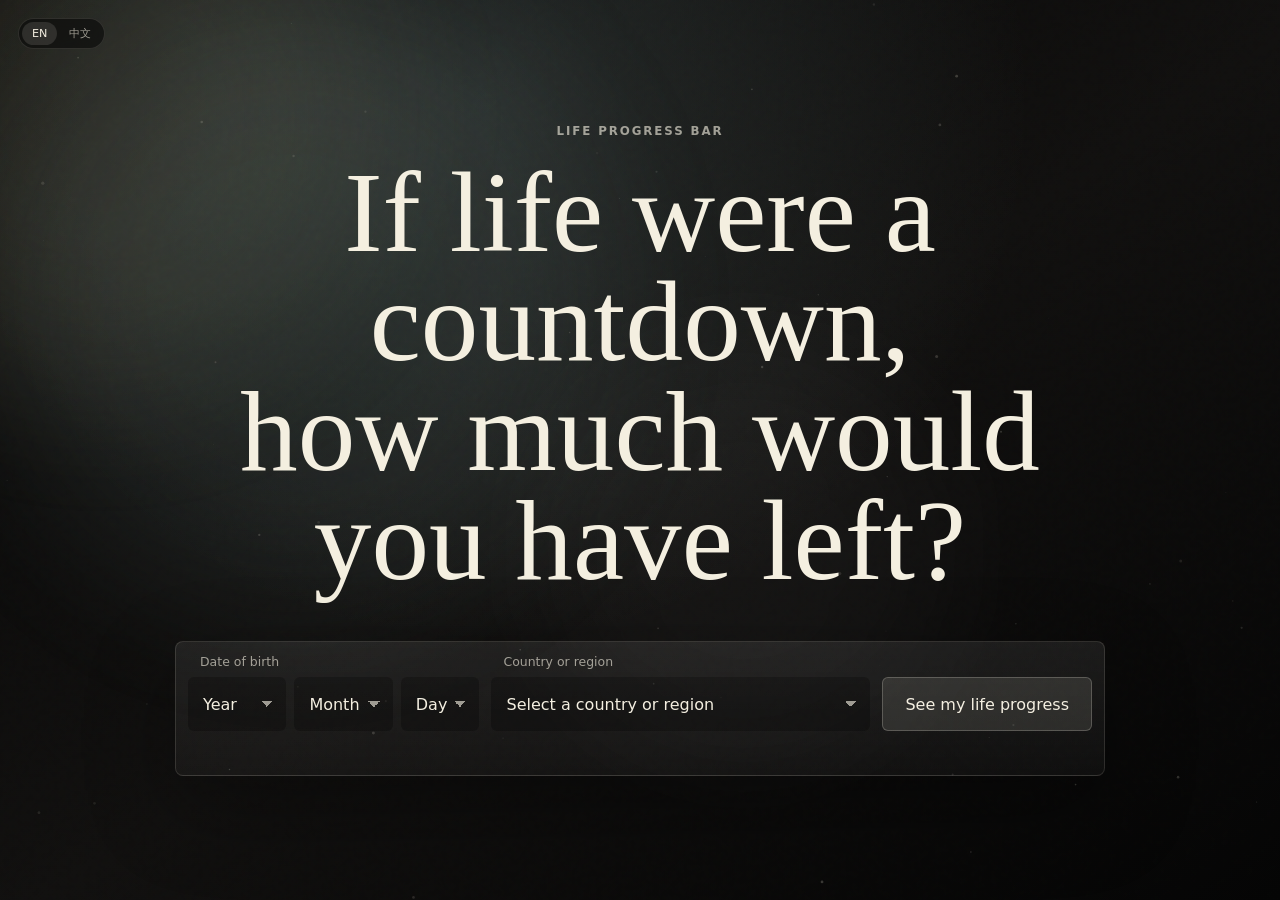
==== commit 90972011: "Add PayPal.Me donation module with preset amounts and custom amount" ====
--- a/index.html
+++ b/index.html
@@ -152,6 +152,7 @@
           <div class="footer-actions">
             <button class="ghost-action" id="posterButton" type="button" data-i18n="result.poster.modal.eyebrow">Generate share poster</button>
             <button class="text-action" id="restartButton" type="button" data-i18n="intro.form.restart">Start again</button>
+            <button class="donate-action" id="donateButton" type="button" data-i18n="donate.button">☕ Buy me a coffee</button>
           </div>
           <p class="source-note" data-i18n="result.closing.sourceNote">
             Life expectancy uses UN World Population Prospects 2024 / UNData, indicator:
@@ -175,6 +176,40 @@
             <p class="source-note" id="posterShareNote"></p>
           </div>
         </div>
+
+        <div class="donate-modal" id="donateModal" hidden role="dialog" aria-modal="true" aria-labelledby="donateTitle">
+          <div class="donate-panel">
+            <button class="donate-close" id="donateCloseButton" type="button" data-i18n-attr="aria-label:donate.modal.close" aria-label="Close">&times;</button>
+            <div class="donate-header">
+              <span class="donate-icon">☕</span>
+              <h3 id="donateTitle" data-i18n="donate.modal.title">Support this project</h3>
+              <p data-i18n="donate.modal.subtitle">If this made you think, consider buying me a coffee.</p>
+            </div>
+            <div class="donate-amounts">
+              <button class="donate-amount" data-amount="5" type="button">
+                <span class="donate-amount-label" data-i18n="donate.modal.amount5">$5 — One coffee</span>
+              </button>
+              <button class="donate-amount is-popular" data-amount="10" type="button">
+                <span class="donate-amount-label" data-i18n="donate.modal.amount10">$10 — Two coffees</span>
+                <span class="donate-badge" data-i18n="donate.modal.popular">Popular</span>
+              </button>
+              <button class="donate-amount" data-amount="25" type="button">
+                <span class="donate-amount-label" data-i18n="donate.modal.amount25">$25 — A bag of beans</span>
+              </button>
+              <div class="donate-custom" id="donateCustom">
+                <button class="donate-amount is-custom" data-amount="custom" type="button" id="donateCustomToggle">
+                  <span data-i18n="donate.modal.custom">💬 Custom amount</span>
+                </button>
+                <div class="donate-custom-input" id="donateCustomInput" hidden>
+                  <span class="donate-currency">$</span>
+                  <input type="number" id="donateCustomAmount" data-i18n-attr="placeholder:donate.modal.customPlaceholder" placeholder="Enter amount" min="1" step="1" />
+                  <button class="donate-continue" id="donateContinue" type="button" data-i18n="donate.modal.continue">Continue</button>
+                </div>
+              </div>
+            </div>
+            <p class="donate-footer-note" data-i18n="donate.modal.poweredBy">Powered by PayPal</p>
+          </div>
+        </div>
       </section>
     </main>
 
--- a/src/styles.css
+++ b/src/styles.css
@@ -857,6 +857,227 @@
   gap: 10px;
 }
 
+/* ---- Donation button ---- */
+
+.donate-action {
+  min-height: 54px;
+  padding: 0 22px;
+  border-radius: 24px;
+  border: 1.5px solid rgba(245, 158, 11, 0.45);
+  color: #fbbf24;
+  background: rgba(245, 158, 11, 0.08);
+  font-size: 0.95rem;
+  font-weight: 500;
+  cursor: pointer;
+  transition: transform 220ms ease, border-color 220ms ease, background 220ms ease, box-shadow 220ms ease;
+  animation: donatePulse 3s ease-in-out infinite;
+}
+
+.donate-action:hover {
+  transform: translateY(-2px);
+  border-color: rgba(245, 158, 11, 0.7);
+  background: rgba(245, 158, 11, 0.15);
+  box-shadow: 0 0 24px rgba(245, 158, 11, 0.12);
+}
+
+@keyframes donatePulse {
+  0%, 100% { box-shadow: 0 0 0 0 rgba(245, 158, 11, 0); }
+  50% { box-shadow: 0 0 18px 2px rgba(245, 158, 11, 0.1); }
+}
+
+/* ---- Donation modal ---- */
+
+.donate-modal {
+  position: fixed;
+  inset: 0;
+  z-index: 31;
+  display: grid;
+  place-items: center;
+  padding: 28px;
+  background: rgba(0, 0, 0, 0.68);
+  backdrop-filter: blur(18px);
+}
+
+.donate-modal[hidden] {
+  display: none;
+}
+
+.donate-panel {
+  position: relative;
+  display: flex;
+  flex-direction: column;
+  align-items: center;
+  gap: 24px;
+  width: min(400px, 100%);
+  padding: clamp(24px, 4vw, 36px);
+  border: 1px solid var(--line);
+  border-radius: 16px;
+  background: rgba(12, 12, 11, 0.92);
+  box-shadow: 0 30px 120px rgba(0, 0, 0, 0.58);
+  text-align: center;
+}
+
+.donate-close {
+  position: absolute;
+  top: 12px;
+  right: 16px;
+  padding: 4px 8px;
+  border: none;
+  background: none;
+  color: var(--muted);
+  font-size: 1.4rem;
+  cursor: pointer;
+  line-height: 1;
+  transition: color 180ms ease;
+}
+
+.donate-close:hover {
+  color: var(--text);
+}
+
+.donate-icon {
+  font-size: 2rem;
+}
+
+.donate-header h3 {
+  margin: 8px 0 4px;
+  font-size: 1.35rem;
+  font-weight: 600;
+  color: var(--text);
+}
+
+.donate-header p {
+  margin: 0;
+  color: var(--muted);
+  font-size: 0.92rem;
+  line-height: 1.5;
+}
+
+.donate-amounts {
+  display: flex;
+  flex-direction: column;
+  gap: 10px;
+  width: 100%;
+}
+
+.donate-amount {
+  display: flex;
+  align-items: center;
+  justify-content: center;
+  gap: 8px;
+  width: 100%;
+  padding: 14px 16px;
+  border: 1px solid var(--line);
+  border-radius: 10px;
+  background: rgba(255, 255, 255, 0.03);
+  color: var(--text);
+  font-size: 0.95rem;
+  font-weight: 500;
+  cursor: pointer;
+  transition: border-color 180ms ease, background 180ms ease, transform 120ms ease;
+}
+
+.donate-amount:hover {
+  border-color: rgba(255, 255, 255, 0.28);
+  background: rgba(255, 255, 255, 0.06);
+  transform: translateY(-1px);
+}
+
+.donate-amount.is-popular {
+  border-color: rgba(245, 158, 11, 0.5);
+  background: rgba(245, 158, 11, 0.1);
+  color: #fbbf24;
+}
+
+.donate-amount.is-popular:hover {
+  border-color: rgba(245, 158, 11, 0.7);
+  background: rgba(245, 158, 11, 0.16);
+}
+
+.donate-amount.is-custom {
+  border-style: dashed;
+  border-color: rgba(255, 255, 255, 0.18);
+  color: var(--muted);
+}
+
+.donate-amount.is-custom:hover {
+  border-color: rgba(255, 255, 255, 0.3);
+  color: var(--text);
+}
+
+.donate-badge {
+  padding: 2px 8px;
+  border-radius: 10px;
+  background: rgba(245, 158, 11, 0.2);
+  color: #fbbf24;
+  font-size: 0.72rem;
+  font-weight: 600;
+  text-transform: uppercase;
+  letter-spacing: 0.04em;
+}
+
+.donate-custom-input {
+  display: flex;
+  align-items: center;
+  gap: 8px;
+  padding-top: 8px;
+}
+
+.donate-currency {
+  color: var(--muted);
+  font-size: 1.1rem;
+  font-weight: 500;
+}
+
+.donate-custom-input input {
+  flex: 1;
+  min-width: 0;
+  padding: 10px 12px;
+  border: 1px solid var(--line);
+  border-radius: 8px;
+  background: rgba(255, 255, 255, 0.04);
+  color: var(--text);
+  font-size: 0.95rem;
+  font-family: inherit;
+  -moz-appearance: textfield;
+}
+
+.donate-custom-input input::-webkit-outer-spin-button,
+.donate-custom-input input::-webkit-inner-spin-button {
+  -webkit-appearance: none;
+  margin: 0;
+}
+
+.donate-custom-input input:focus {
+  outline: none;
+  border-color: rgba(245, 158, 11, 0.5);
+}
+
+.donate-continue {
+  padding: 10px 20px;
+  border: none;
+  border-radius: 8px;
+  background: #f59e0b;
+  color: #0f172a;
+  font-size: 0.9rem;
+  font-weight: 600;
+  font-family: inherit;
+  cursor: pointer;
+  white-space: nowrap;
+  transition: background 180ms ease, transform 120ms ease;
+}
+
+.donate-continue:hover {
+  background: #fbbf24;
+  transform: translateY(-1px);
+}
+
+.donate-footer-note {
+  margin: 0;
+  color: rgba(255, 255, 255, 0.25);
+  font-size: 0.75rem;
+}
+
 .app[data-stage="result"] .result-top,
 .app[data-stage="result"] .result-stage,
 .app[data-stage="result"] .metrics,
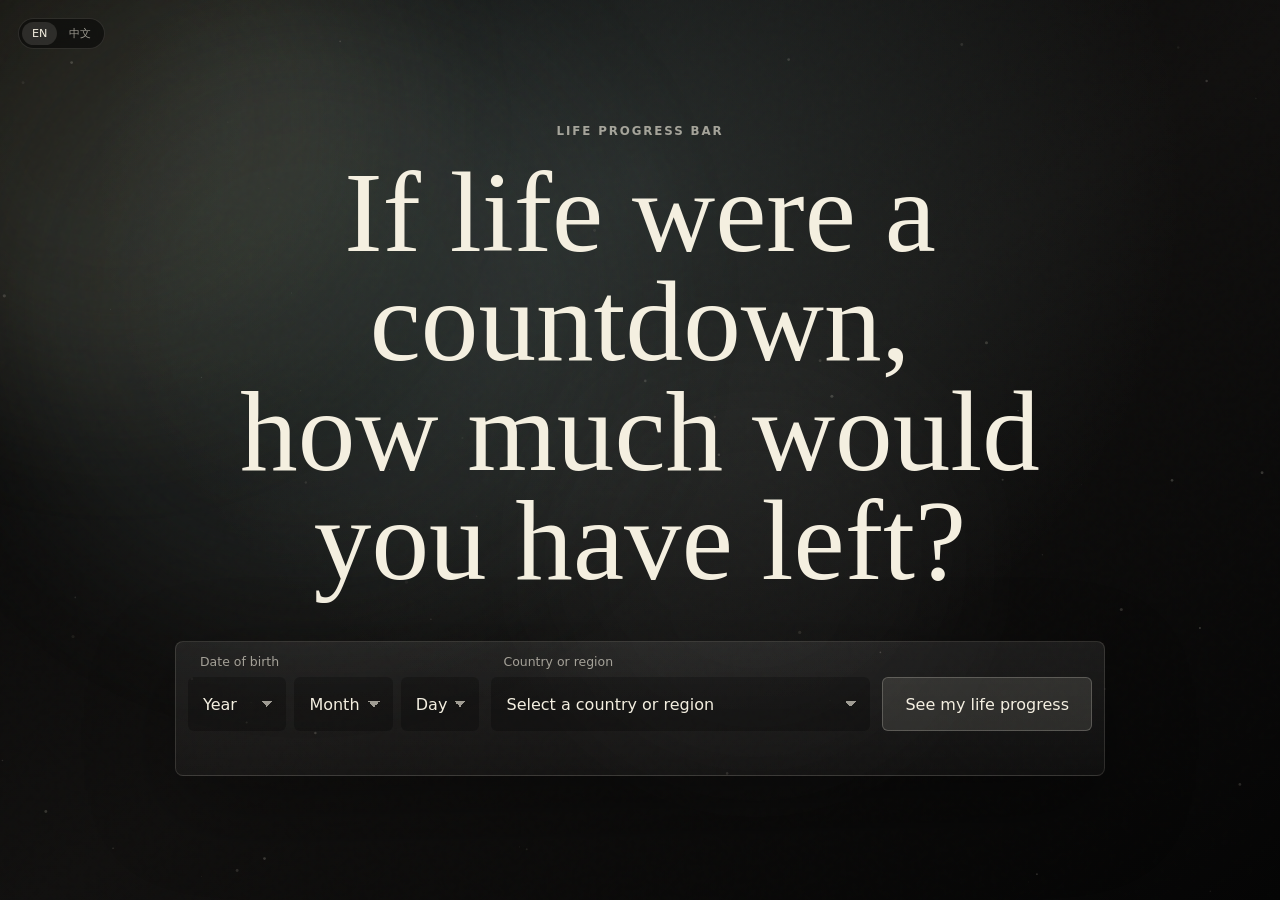
==== commit e3f842dc: "Add region-based donation: WeChat/Alipay QR for China, PayPal for rest" ====
--- a/index.html
+++ b/index.html
@@ -185,29 +185,47 @@
               <h3 id="donateTitle" data-i18n="donate.modal.title">Support this project</h3>
               <p data-i18n="donate.modal.subtitle">If this made you think, consider buying me a coffee.</p>
             </div>
-            <div class="donate-amounts">
-              <button class="donate-amount" data-amount="5" type="button">
-                <span class="donate-amount-label" data-i18n="donate.modal.amount5">$5 — One coffee</span>
-              </button>
-              <button class="donate-amount is-popular" data-amount="10" type="button">
-                <span class="donate-amount-label" data-i18n="donate.modal.amount10">$10 — Two coffees</span>
-                <span class="donate-badge" data-i18n="donate.modal.popular">Popular</span>
-              </button>
-              <button class="donate-amount" data-amount="25" type="button">
-                <span class="donate-amount-label" data-i18n="donate.modal.amount25">$25 — A bag of beans</span>
-              </button>
-              <div class="donate-custom" id="donateCustom">
-                <button class="donate-amount is-custom" data-amount="custom" type="button" id="donateCustomToggle">
-                  <span data-i18n="donate.modal.custom">💬 Custom amount</span>
+
+            <!-- PayPal section (non-China) -->
+            <div class="donate-paypal" id="donatePayPal">
+              <div class="donate-amounts">
+                <button class="donate-amount" data-amount="5" type="button">
+                  <span class="donate-amount-label" data-i18n="donate.modal.amount5">$5 — One coffee</span>
                 </button>
-                <div class="donate-custom-input" id="donateCustomInput" hidden>
-                  <span class="donate-currency">$</span>
-                  <input type="number" id="donateCustomAmount" data-i18n-attr="placeholder:donate.modal.customPlaceholder" placeholder="Enter amount" min="1" step="1" />
-                  <button class="donate-continue" id="donateContinue" type="button" data-i18n="donate.modal.continue">Continue</button>
+                <button class="donate-amount is-popular" data-amount="10" type="button">
+                  <span class="donate-amount-label" data-i18n="donate.modal.amount10">$10 — Two coffees</span>
+                  <span class="donate-badge" data-i18n="donate.modal.popular">Popular</span>
+                </button>
+                <button class="donate-amount" data-amount="25" type="button">
+                  <span class="donate-amount-label" data-i18n="donate.modal.amount25">$25 — A bag of beans</span>
+                </button>
+                <div class="donate-custom" id="donateCustom">
+                  <button class="donate-amount is-custom" data-amount="custom" type="button" id="donateCustomToggle">
+                    <span data-i18n="donate.modal.custom">💬 Custom amount</span>
+                  </button>
+                  <div class="donate-custom-input" id="donateCustomInput" hidden>
+                    <span class="donate-currency">$</span>
+                    <input type="number" id="donateCustomAmount" data-i18n-attr="placeholder:donate.modal.customPlaceholder" placeholder="Enter amount" min="1" step="1" />
+                    <button class="donate-continue" id="donateContinue" type="button" data-i18n="donate.modal.continue">Continue</button>
+                  </div>
                 </div>
               </div>
-            </div>
-            <p class="donate-footer-note" data-i18n="donate.modal.poweredBy">Powered by PayPal</p>
+              <p class="donate-footer-note" data-i18n="donate.modal.poweredBy">Powered by PayPal</p>
+            </div>
+
+            <!-- China section (WeChat + Alipay QR) -->
+            <div class="donate-china" id="donateChina" hidden>
+              <div class="donate-qr-tabs">
+                <button class="donate-qr-tab is-active" data-tab="wechat" type="button" data-i18n="donate.modal.china.wechatTab">WeChat</button>
+                <button class="donate-qr-tab" data-tab="alipay" type="button" data-i18n="donate.modal.china.alipayTab">Alipay</button>
+              </div>
+              <div class="donate-qr-wrap">
+                <img class="donate-qr" id="qrWechat" src="src/wechat-qr.png" data-i18n-attr="alt:donate.modal.china.wechatAlt" alt="WeChat reward QR code" />
+                <img class="donate-qr" id="qrAlipay" src="src/alipay-qr.png" data-i18n-attr="alt:donate.modal.china.alipayAlt" alt="Alipay collection QR code" hidden />
+              </div>
+              <p class="donate-qr-tip" data-i18n="donate.modal.china.scanTip">Scan with WeChat or Alipay to donate</p>
+              <p class="donate-qr-suggested" data-i18n="donate.modal.china.suggested">Suggested: ¥6 / ¥18 / ¥66</p>
+            </div>
           </div>
         </div>
       </section>
--- a/src/styles.css
+++ b/src/styles.css
@@ -909,6 +909,8 @@
   align-items: center;
   gap: 24px;
   width: min(400px, 100%);
+  max-height: 90vh;
+  overflow-y: auto;
   padding: clamp(24px, 4vw, 36px);
   border: 1px solid var(--line);
   border-radius: 16px;
@@ -1078,6 +1080,89 @@
   font-size: 0.75rem;
 }
 
+/* ---- Donation: China (QR codes) ---- */
+
+.donate-china[hidden] {
+  display: none;
+}
+
+.donate-qr-tabs {
+  display: flex;
+  gap: 0;
+  border-radius: 8px;
+  overflow: hidden;
+  border: 1px solid var(--line);
+}
+
+.donate-qr-tab {
+  flex: 1;
+  padding: 10px 0;
+  border: none;
+  background: rgba(255, 255, 255, 0.03);
+  color: var(--muted);
+  font-size: 0.9rem;
+  font-weight: 500;
+  font-family: inherit;
+  cursor: pointer;
+  transition: background 180ms ease, color 180ms ease;
+}
+
+.donate-qr-tab + .donate-qr-tab {
+  border-left: 1px solid var(--line);
+}
+
+.donate-qr-tab:hover {
+  color: var(--text);
+  background: rgba(255, 255, 255, 0.06);
+}
+
+.donate-qr-tab.is-active {
+  background: rgba(255, 255, 255, 0.1);
+  color: var(--text);
+}
+
+.donate-qr-wrap {
+  display: flex;
+  justify-content: center;
+  padding: 8px 0;
+  max-width: 220px;
+  margin: 0 auto;
+}
+
+.donate-qr {
+  display: block;
+  width: 200px;
+  height: 200px;
+  max-width: 100%;
+  border-radius: 8px;
+  border: 1px solid var(--line);
+  object-fit: contain;
+  background: #fff;
+  flex-shrink: 0;
+}
+
+.donate-qr[hidden] {
+  display: none;
+}
+
+.donate-qr-tip {
+  margin: 0;
+  color: var(--muted);
+  font-size: 0.85rem;
+}
+
+.donate-qr-suggested {
+  margin: 0;
+  color: var(--text);
+  font-size: 0.95rem;
+  font-weight: 500;
+}
+
+/* Hide PayPal section when not needed */
+.donate-paypal[hidden] {
+  display: none;
+}
+
 .app[data-stage="result"] .result-top,
 .app[data-stage="result"] .result-stage,
 .app[data-stage="result"] .metrics,
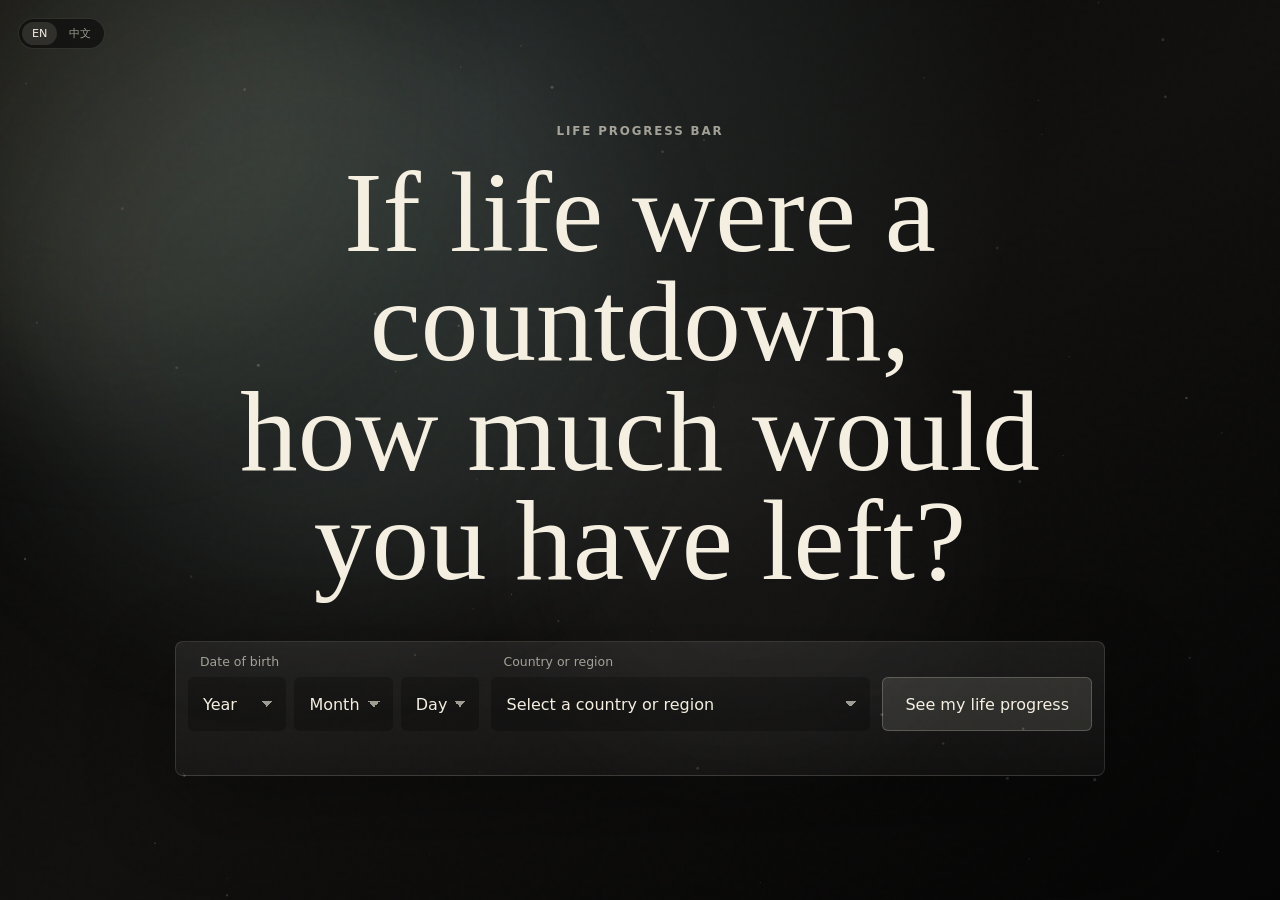
==== commit 3cb7947d: "Remove 1000 weeks mode toggle" ====
--- a/index.html
+++ b/index.html
@@ -82,7 +82,6 @@
             </div>
             <div class="calendar-footer">
               <p class="calendar-caption" id="calendarCaption"></p>
-              <button class="ghost-action" id="weeksModeButton" type="button">1000 weeks mode</button>
             </div>
           </section>
 
--- a/src/styles.css
+++ b/src/styles.css
@@ -511,12 +511,17 @@
   justify-content: center;
   padding: clamp(6px, 1.2vw, 12px) 0;
   overflow: hidden;
+  max-width: 100%;
+  min-width: 0;
 }
 
 .week-grid {
   display: grid;
   grid-template-columns: repeat(52, clamp(3px, 0.5vw, 6px));
   gap: clamp(1px, 0.18vw, 2.2px);
+  contain: layout style paint;
+  width: 100%;
+  max-width: 100%;
 }
 
 .week-dot {
@@ -526,33 +531,20 @@
   background: var(--glow);
   box-shadow: 0 0 10px var(--glow-soft);
   transform: scale(0.4);
-  animation:
-    dotArrive 900ms ease forwards,
-    remainGlow var(--glow-duration) ease-in-out infinite alternate;
-  animation-delay: var(--delay), calc(var(--delay) + 900ms);
+  animation: dotArrive 600ms ease forwards;
 }
 
 .week-dot.is-lived {
   background: rgba(244, 239, 225, 0.12);
   filter: blur(0.45px);
   box-shadow: none;
-  animation:
-    dotArrive 900ms ease forwards,
-    livedFade 1700ms ease forwards;
-  animation-delay: var(--delay), calc(var(--delay) + 900ms);
+  animation: dotArrive 600ms ease forwards, livedFade 1700ms ease forwards;
 }
 
 .week-dot.is-current {
   background: var(--text);
   box-shadow: 0 0 18px rgba(244, 239, 225, 0.55);
-  animation:
-    dotArrive 900ms ease forwards,
-    currentPulse 2800ms ease-in-out infinite;
-  animation-delay: var(--delay), calc(var(--delay) + 900ms);
-}
-
-.week-grid.is-thousand {
-  grid-template-columns: repeat(40, clamp(3px, 0.55vw, 6px));
+  animation: dotArrive 600ms ease forwards, currentPulse 2800ms ease-in-out infinite;
 }
 
 .calendar-caption {
@@ -1387,10 +1379,6 @@
     gap: 1.25px;
   }
 
-  .week-grid.is-thousand {
-    grid-template-columns: repeat(32, clamp(2.8px, 1.28vw, 4.8px));
-  }
-
   .metrics {
     grid-template-columns: repeat(2, minmax(0, 1fr));
     gap: 18px;
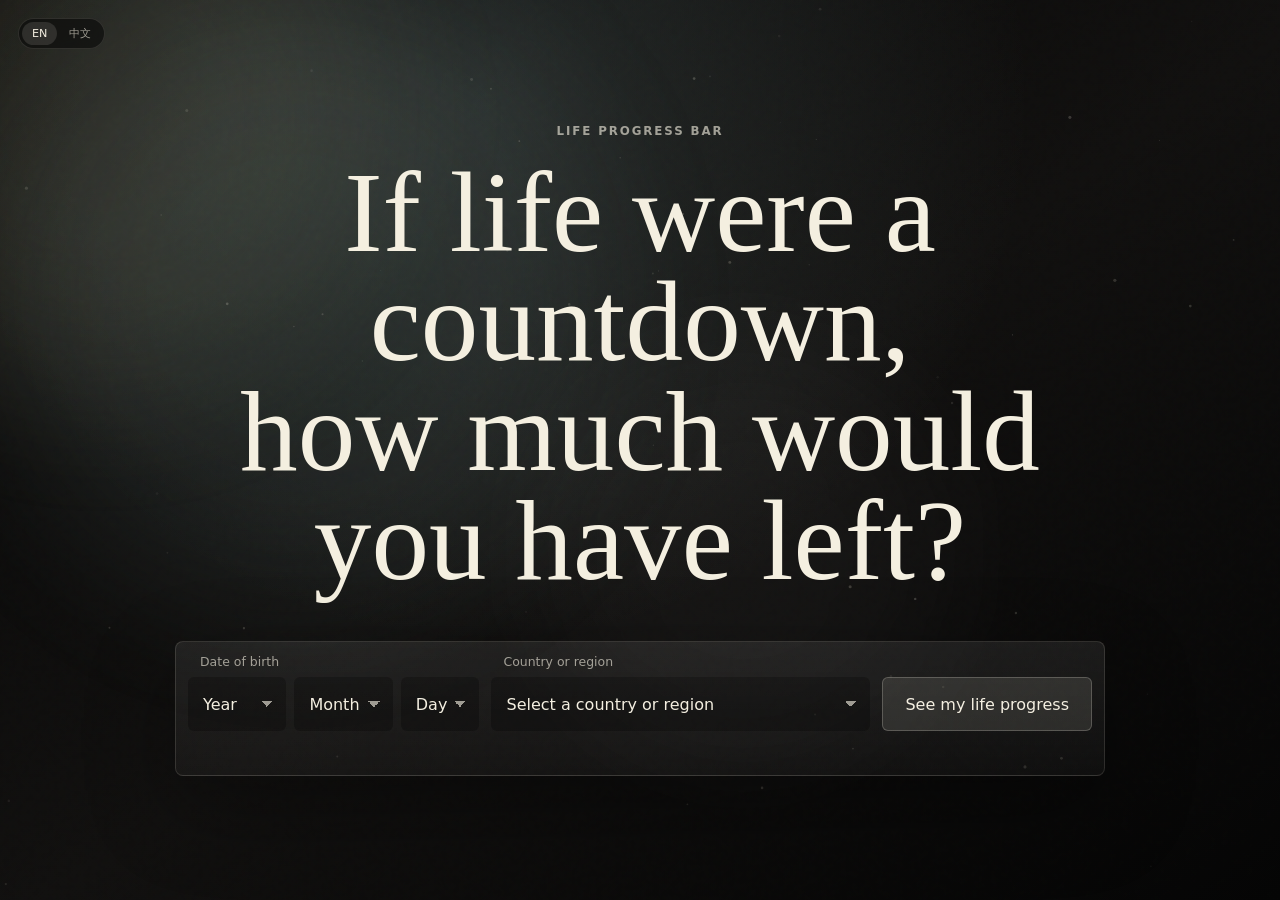
==== commit a6ded942: "Optimize SEO metadata and social previews" ====
--- a/index.html
+++ b/index.html
@@ -3,11 +3,60 @@
   <head>
     <meta charset="UTF-8" />
     <meta name="viewport" content="width=device-width, initial-scale=1.0" />
-    <meta name="description" data-i18n="meta.description" content="Life Progress Bar is an immersive life calendar that lets you see time as a finite wall of weeks." />
+    <title>Life Progress Bar | Visualize Your Life Calendar in Weeks</title>
+    <meta name="description" data-i18n="meta.description" content="Life Progress Bar is a bilingual life calendar that visualizes your life expectancy as a wall of weeks, with progress, remaining moments, and world history context." />
     <meta name="theme-color" content="#070707" />
-    <meta property="og:title" data-i18n="meta.ogTitle" content="Life Progress Bar" />
-    <meta property="og:description" data-i18n="meta.ogDesc" content="If life were a countdown, how much would you have left?" />
-    <title>Life Progress Bar</title>
+    <link rel="canonical" href="https://lifeprogressbar.tickletickle.space/" />
+    <link rel="alternate" hreflang="en" href="https://lifeprogressbar.tickletickle.space/" />
+    <link rel="alternate" hreflang="zh-CN" href="https://lifeprogressbar.tickletickle.space/?lang=zh" />
+    <link rel="alternate" hreflang="x-default" href="https://lifeprogressbar.tickletickle.space/" />
+    <meta property="og:type" content="website" />
+    <meta property="og:url" content="https://lifeprogressbar.tickletickle.space/" />
+    <meta property="og:site_name" content="Life Progress Bar" />
+    <meta property="og:title" data-i18n="meta.ogTitle" content="Life Progress Bar | Visualize Your Life Calendar in Weeks" />
+    <meta property="og:description" data-i18n="meta.ogDesc" content="See your life expectancy as a finite wall of weeks, with a quiet progress view of time lived and moments that may remain." />
+    <meta property="og:image" content="https://lifeprogressbar.tickletickle.space/src/og-image.png" />
+    <meta property="og:image:secure_url" content="https://lifeprogressbar.tickletickle.space/src/og-image.png" />
+    <meta property="og:image:type" content="image/png" />
+    <meta property="og:image:width" content="1200" />
+    <meta property="og:image:height" content="630" />
+    <meta property="og:image:alt" data-i18n="meta.ogImageAlt" content="Life Progress Bar social preview with a wall of weekly life calendar dots." />
+    <meta property="og:locale" content="en_US" data-seo-locale />
+    <meta property="og:locale:alternate" content="zh_CN" />
+    <meta name="twitter:card" content="summary_large_image" />
+    <meta name="twitter:url" content="https://lifeprogressbar.tickletickle.space/" />
+    <meta name="twitter:title" data-i18n="meta.ogTitle" content="Life Progress Bar | Visualize Your Life Calendar in Weeks" />
+    <meta name="twitter:description" data-i18n="meta.ogDesc" content="See your life expectancy as a finite wall of weeks, with a quiet progress view of time lived and moments that may remain." />
+    <meta name="twitter:image" content="https://lifeprogressbar.tickletickle.space/src/og-image.png" />
+    <meta name="twitter:image:alt" data-i18n="meta.ogImageAlt" content="Life Progress Bar social preview with a wall of weekly life calendar dots." />
+    <script type="application/ld+json">
+      {
+        "@context": "https://schema.org",
+        "@type": "WebApplication",
+        "name": "Life Progress Bar",
+        "alternateName": "人生进度条",
+        "url": "https://lifeprogressbar.tickletickle.space/",
+        "applicationCategory": "LifestyleApplication",
+        "operatingSystem": "Any",
+        "inLanguage": ["en", "zh-CN"],
+        "description": "A bilingual life calendar that visualizes life expectancy as a finite wall of weeks, using UN World Population Prospects 2024 life expectancy estimates as a contemplative reference.",
+        "image": "https://lifeprogressbar.tickletickle.space/src/og-image.png",
+        "offers": {
+          "@type": "Offer",
+          "price": "0",
+          "priceCurrency": "USD"
+        }
+      }
+    </script>
+    <script async src="https://www.googletagmanager.com/gtag/js?id=G-KR7HPX595N"></script>
+    <script>
+      window.dataLayer = window.dataLayer || [];
+      function gtag() {
+        dataLayer.push(arguments);
+      }
+      gtag("js", new Date());
+      gtag("config", "G-KR7HPX595N");
+    </script>
     <link rel="stylesheet" href="./src/styles.css" />
   </head>
   <body>
@@ -232,5 +281,16 @@
 
     <script src="./src/i18n.js"></script>
     <script type="module" src="./src/main.js"></script>
+    <script>
+      window.va = window.va || function (...params) {
+        (window.vaq = window.vaq || []).push(params);
+      };
+    </script>
+    <script
+      defer
+      src="/_vercel/insights/script.js"
+      data-sdkn="@vercel/analytics"
+      data-sdkv="2.0.1"
+    ></script>
   </body>
 </html>
--- a/src/styles.css
+++ b/src/styles.css
@@ -519,7 +519,6 @@
   display: grid;
   grid-template-columns: repeat(52, clamp(3px, 0.5vw, 6px));
   gap: clamp(1px, 0.18vw, 2.2px);
-  contain: layout style paint;
   width: 100%;
   max-width: 100%;
 }
@@ -544,7 +543,7 @@
 .week-dot.is-current {
   background: var(--text);
   box-shadow: 0 0 18px rgba(244, 239, 225, 0.55);
-  animation: dotArrive 600ms ease forwards, currentPulse 2800ms ease-in-out infinite;
+  animation: dotArrive 600ms ease forwards;
 }
 
 .calendar-caption {
@@ -1230,13 +1229,6 @@
   }
 }
 
-@keyframes currentPulse {
-  50% {
-    opacity: 0.55;
-    transform: scale(0.82);
-  }
-}
-
 @media (max-width: 1120px) {
   .shell {
     width: min(100% - 28px, 720px);
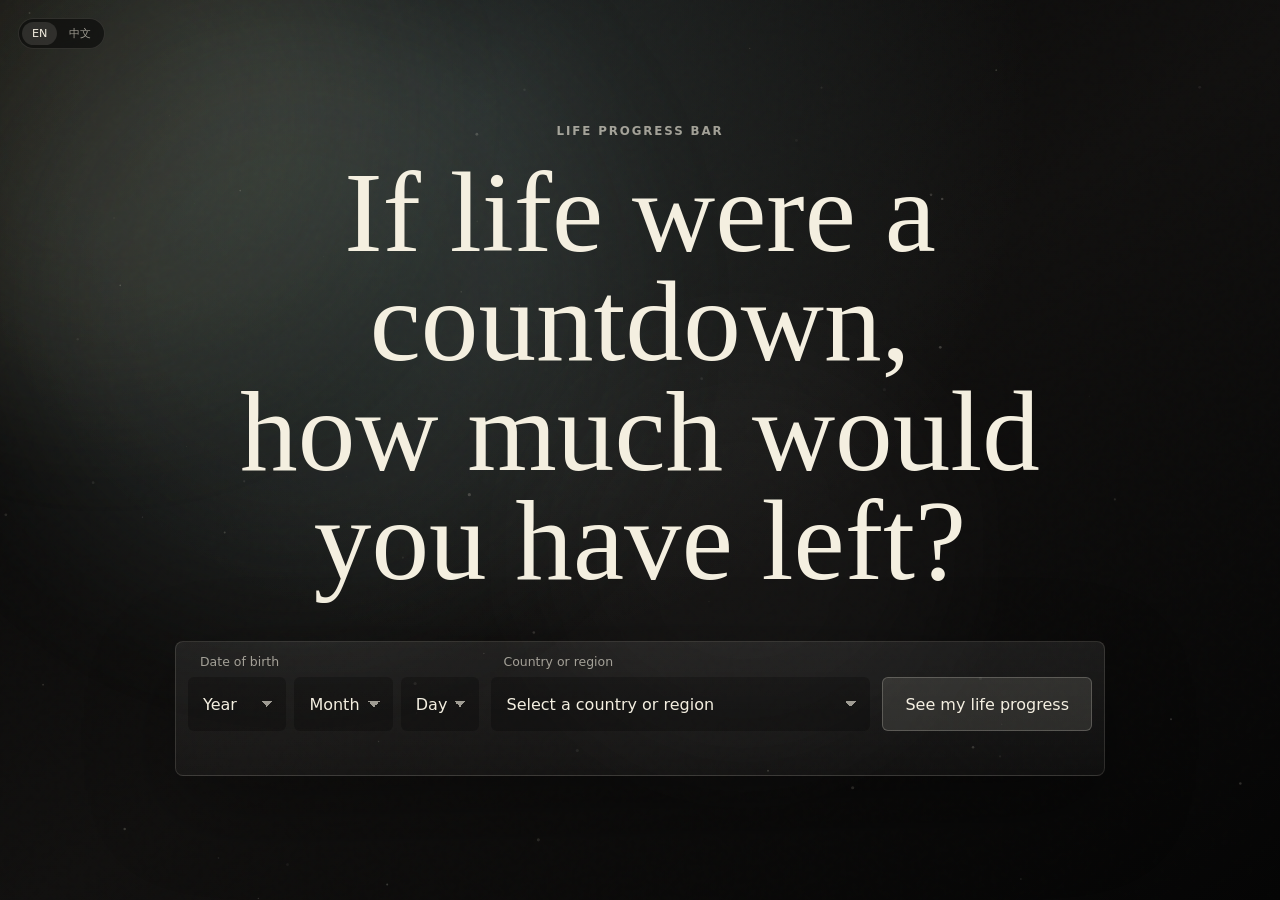
==== commit f5c2f05a: "Add site favicon and app icons" ====
--- a/index.html
+++ b/index.html
@@ -6,6 +6,10 @@
     <title>Life Progress Bar | Visualize Your Life Calendar in Weeks</title>
     <meta name="description" data-i18n="meta.description" content="Life Progress Bar is a bilingual life calendar that visualizes your life expectancy as a wall of weeks, with progress, remaining moments, and world history context." />
     <meta name="theme-color" content="#070707" />
+    <link rel="icon" href="/favicon.ico" sizes="any" />
+    <link rel="icon" href="/favicon.svg" type="image/svg+xml" />
+    <link rel="apple-touch-icon" href="/apple-touch-icon.png" />
+    <link rel="manifest" href="/site.webmanifest" />
     <link rel="canonical" href="https://lifeprogressbar.tickletickle.space/" />
     <link rel="alternate" hreflang="en" href="https://lifeprogressbar.tickletickle.space/" />
     <link rel="alternate" hreflang="zh-CN" href="https://lifeprogressbar.tickletickle.space/?lang=zh" />
